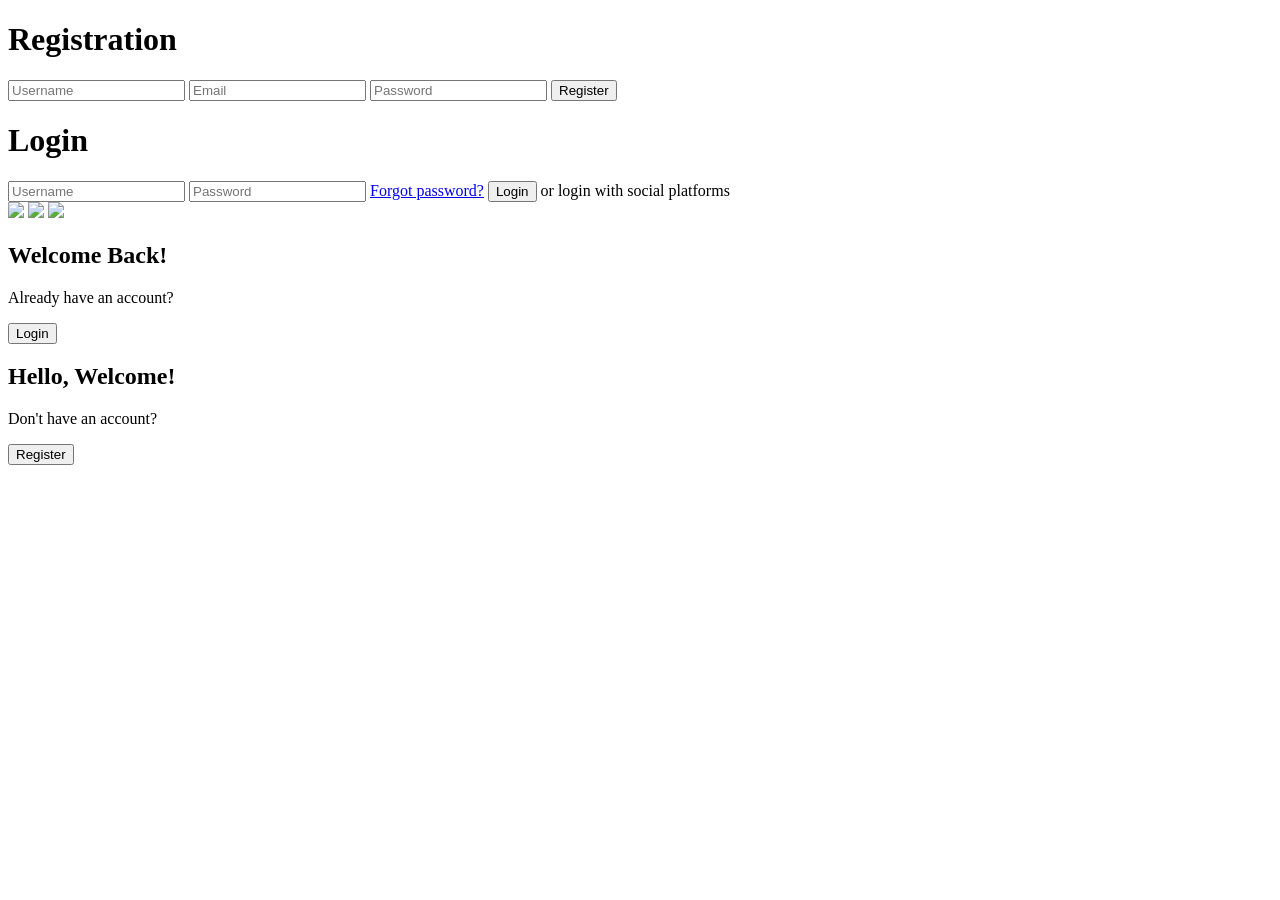
==== login.html @ 84c6a2bc "Add files via upload" ====
<!DOCTYPE html>
<html lang="en">
<head>
  <meta charset="UTF-8" />
  <meta name="viewport" content="width=device-width, initial-scale=1.0"/>
  <title>Responsible Login and Registration Form</title>
  <link rel="stylesheet" href="login-style.css" />
</head>
<body>
  <div class="container" id="container">
    <!-- Registration Form -->
    <div class="form-container sign-up-container">
      <form>
        <h1>Registration</h1>
        <input type="text" placeholder="Username" />
        <input type="email" placeholder="Email" />
        <input type="password" placeholder="Password" />
        <button>Register</button>
      </form>
    </div>

    <!-- Login Form -->
    <div class="form-container sign-in-container">
      <form>
        <h1>Login</h1>
        <input type="text" placeholder="Username" />
        <input type="password" placeholder="Password" />
        <a href="#">Forgot password?</a>
        <button>Login</button>
        <span>or login with social platforms</span>
        <div class="social-icons">
          <a href="#"><img src="https://img.icons8.com/ios-filled/20/000000/google-logo.png"/></a>
          <a href="#"><img src="https://img.icons8.com/ios-filled/20/000000/facebook-new.png"/></a>
          <a href="#"><img src="https://img.icons8.com/ios-filled/20/000000/linkedin.png"/></a>
        </div>
      </form>
    </div>

    <!-- Overlay Panels -->
    <div class="overlay-container">
      <div class="overlay">
        <div class="overlay-panel overlay-left">
          <h2>Welcome Back!</h2>
          <p>Already have an account?</p>
          <button class="ghost" id="signIn">Login</button>
        </div>
        <div class="overlay-panel overlay-right">
          <h2>Hello, Welcome!</h2>
          <p>Don't have an account?</p>
          <button class="ghost" id="signUp">Register</button>
        </div>
      </div>
    </div>
  </div>
  <script src="login-script.js"></script>
</body>
</html>
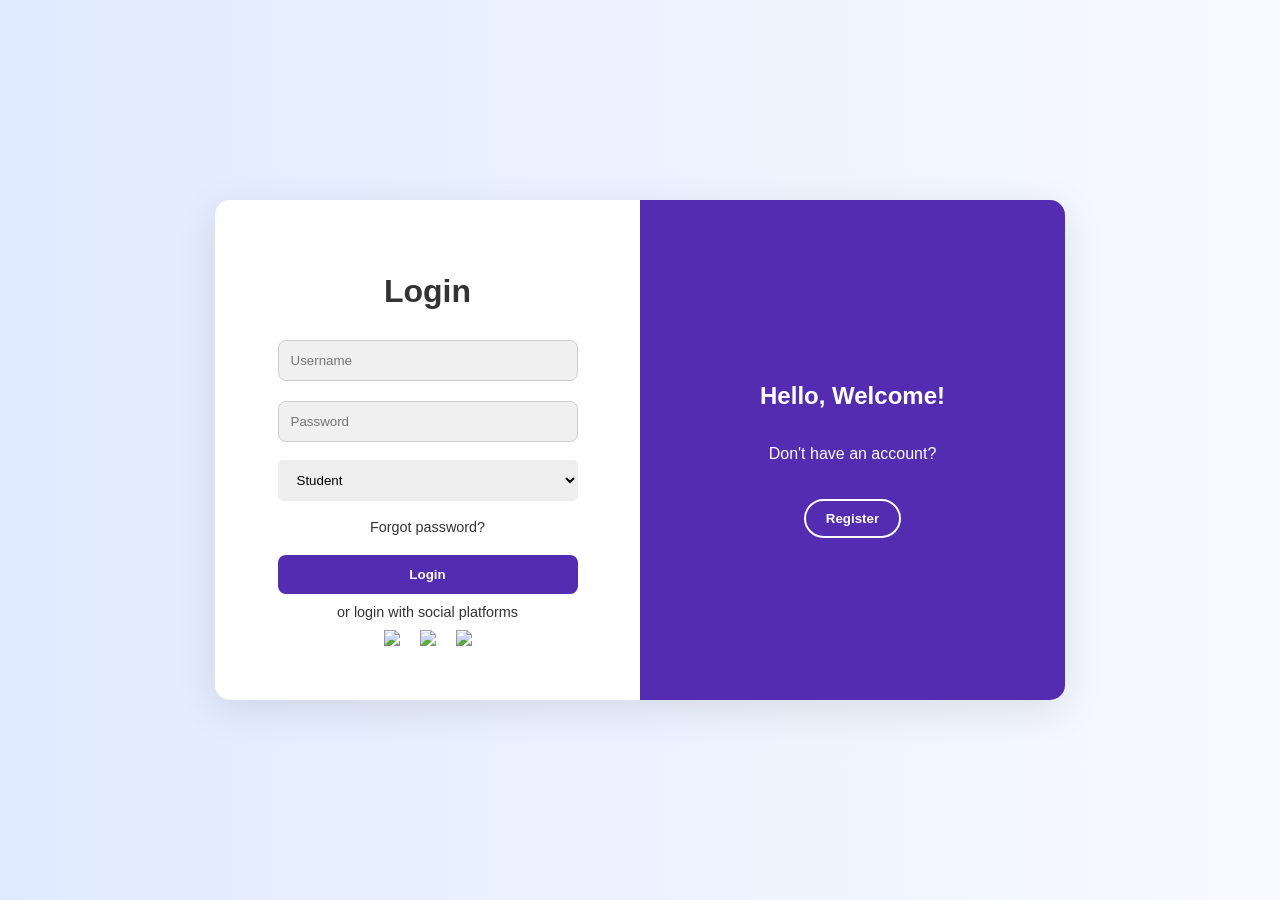
==== commit ab1a1acf: "Update login.html" ====
--- a/login.html
+++ b/login.html
@@ -21,12 +21,19 @@
 
     <!-- Login Form -->
     <div class="form-container sign-in-container">
-      <form>
+      <form id="login-form">
         <h1>Login</h1>
-        <input type="text" placeholder="Username" />
-        <input type="password" placeholder="Password" />
+        <input type="text" placeholder="Username" required />
+        <input type="password" placeholder="Password" required />
+        
+        <select id="login-role" style="background-color: #eee; border: none; padding: 12px 15px; margin: 8px 0; width: 100%; border-radius: 5px;">
+          <option value="student">Student</option>
+          <option value="teacher">Teacher</option>
+        </select>
+
         <a href="#">Forgot password?</a>
-        <button>Login</button>
+        <button type="submit">Login</button>
+        
         <span>or login with social platforms</span>
         <div class="social-icons">
           <a href="#"><img src="https://img.icons8.com/ios-filled/20/000000/google-logo.png"/></a>
--- a/login-style.css
+++ b/login-style.css
@@ -0,0 +1,219 @@
+:root {
+  --blue: #542cb2;
+  --white: #fff;
+  --gray: #f0f0f0;
+  --dark: #333;
+}
+
+* {
+  box-sizing: border-box;
+}
+
+body {
+  font-family: 'Segoe UI', sans-serif;
+  background: linear-gradient(to right, #e0eaff, #f8faff);
+  display: flex;
+  justify-content: center;
+  align-items: center;
+  height: 100vh;
+  margin: 0;
+}
+
+.container {
+  background-color: var(--white);
+  border-radius: 15px;
+  box-shadow: 0 10px 40px rgba(0, 0, 0, 0.1);
+  position: relative;
+  overflow: hidden;
+  width: 850px;
+  max-width: 100%;
+  min-height: 500px;
+  display: flex;
+}
+
+.form-container {
+  position: absolute;
+  top: 0;
+  height: 100%;
+  transition: all 0.6s ease-in-out;
+  display: flex;
+  justify-content: center;
+  align-items: center;
+  flex: 1;
+  width: 50%;
+  padding: 30px;
+}
+
+.sign-in-container {
+  left: 0;
+  z-index: 2;
+}
+
+.sign-up-container {
+  left: 0;
+  opacity: 0;
+  z-index: 1;
+}
+
+.container.right-panel-active .sign-in-container {
+  transform: translateX(100%);
+}
+
+.container.right-panel-active .sign-up-container {
+  transform: translateX(100%);
+  opacity: 1;
+  z-index: 5;
+}
+
+form {
+  display: flex;
+  flex-direction: column;
+  background: var(--white);
+  width: 100%;
+  max-width: 300px;
+  text-align: center;
+}
+
+form h1 {
+  margin-bottom: 20px;
+  color: var(--dark);
+}
+
+input {
+  padding: 12px;
+  margin: 10px 0;
+  border-radius: 8px;
+  border: 1px solid #ccc;
+  background-color: var(--gray);
+}
+
+button {
+  border: none;
+  padding: 12px;
+  margin-top: 10px;
+  border-radius: 8px;
+  background-color: var(--blue);
+  color: var(--white);
+  font-weight: bold;
+  cursor: pointer;
+  transition: background 0.3s ease;
+}
+
+button:hover {
+  background-color: #5a8ee0;
+}
+
+a {
+  font-size: 0.9rem;
+  color: var(--dark);
+  text-decoration: none;
+  margin: 10px 0;
+}
+
+span {
+  font-size: 0.9rem;
+  color: var(--dark);
+  margin-top: 10px;
+}
+
+.social-icons {
+  display: flex;
+  justify-content: center;
+  margin-top: 10px;
+}
+
+.social-icons a {
+  margin: 0 10px;
+}
+
+.overlay-container {
+  position: absolute;
+  top: 0;
+  left: 50%;
+  width: 50%;
+  height: 100%;
+  overflow: hidden;
+  transition: transform 0.6s ease-in-out;
+  z-index: 100;
+}
+
+.container.right-panel-active .overlay-container {
+  transform: translateX(-100%);
+}
+
+.overlay {
+  background: var(--blue);
+  color: white;
+  position: relative;
+  left: -100%;
+  height: 100%;
+  width: 200%;
+  transform: translateX(0);
+  transition: transform 0.6s ease-in-out;
+  display: flex;
+  align-items: center;
+  justify-content: center;
+}
+
+.container.right-panel-active .overlay {
+  transform: translateX(50%);
+}
+
+.overlay-panel {
+  position: absolute;
+  display: flex;
+  flex-direction: column;
+  justify-content: center;
+  align-items: center;
+  padding: 0 40px;
+  text-align: center;
+  top: 0;
+  height: 100%;
+  width: 50%;
+  transition: all 0.3s ease-in-out;
+}
+
+.overlay-left {
+  transform: translateX(-20%);
+  left: 0;
+}
+
+.overlay-right {
+  right: 0;
+  transform: translateX(0);
+}
+
+.ghost {
+  background: transparent;
+  border: 2px solid white;
+  padding: 10px 20px;
+  color: white;
+  border-radius: 20px;
+  margin-top: 20px;
+  cursor: pointer;
+  transition: background 0.3s;
+}
+
+.ghost:hover {
+  background-color: rgba(255, 255, 255, 0.2);
+}
+
+@media (max-width: 768px) {
+  .container {
+    flex-direction: column;
+    width: 100%;
+    min-height: auto;
+    height: auto;
+  }
+
+  .form-container,
+  .overlay-container {
+    width: 100%;
+    position: relative;
+    transform: none !important;
+  }
+
+  .overlay {
+    display: none;
+  }
+}
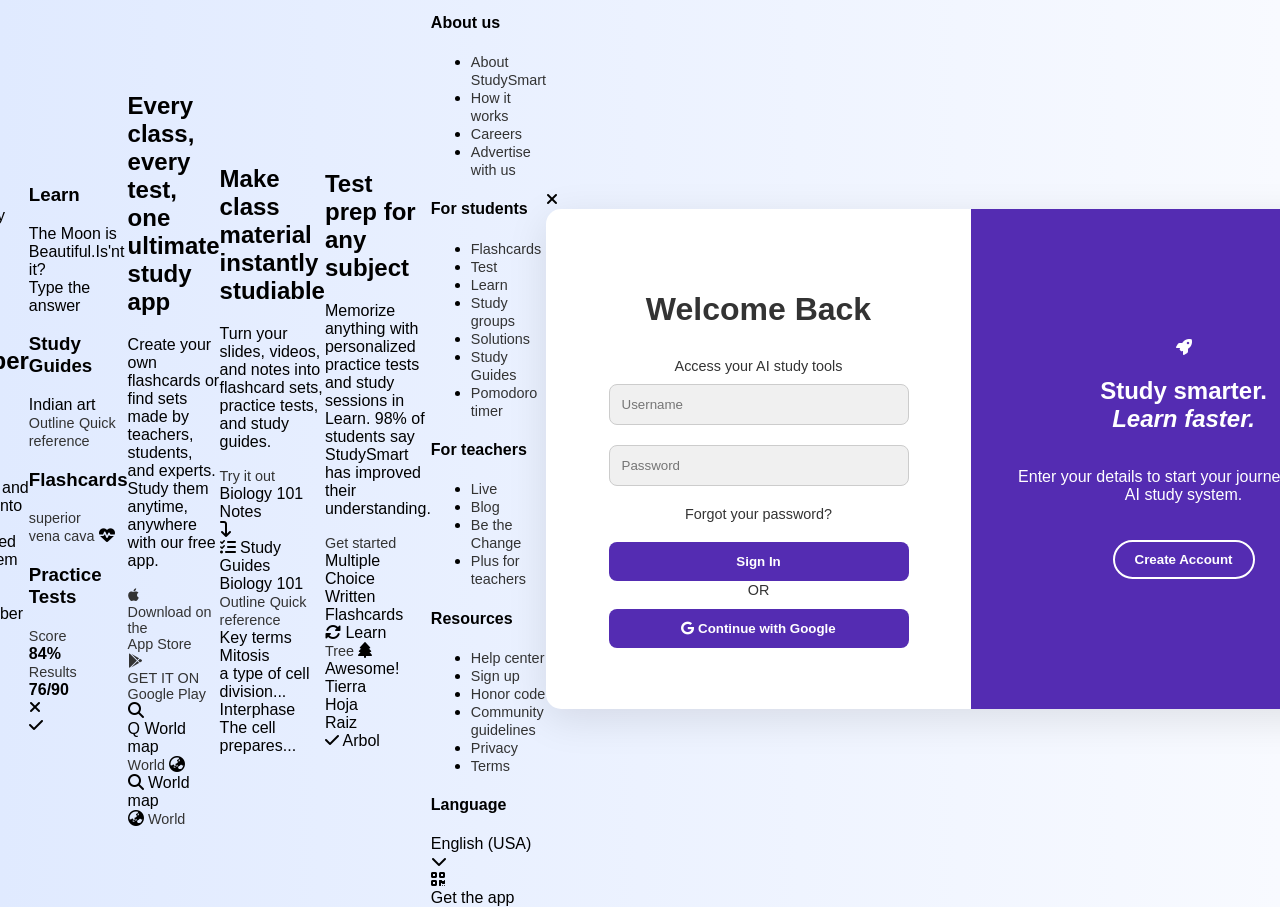
==== commit e738f7e4: "Update login.html" ====
--- a/login.html
+++ b/login.html
@@ -1,64 +1,334 @@
 <!DOCTYPE html>
 <html lang="en">
 <head>
-  <meta charset="UTF-8" />
-  <meta name="viewport" content="width=device-width, initial-scale=1.0"/>
-  <title>Responsible Login and Registration Form</title>
-  <link rel="stylesheet" href="login-style.css" />
+    <meta charset="UTF-8">
+    <meta name="viewport" content="width=device-width, initial-scale=1.0">
+    <title>StudySmart AI | The Ultimate Study App</title>
+    <link rel="stylesheet" href="https://cdnjs.cloudflare.com/ajax/libs/font-awesome/6.5.0/css/all.min.css">
+    <link rel="stylesheet" href="login-style.css">
+    <script src="https://accounts.google.com/gsi/client" async defer></script>
 </head>
 <body>
-  <div class="container" id="container">
-    <!-- Registration Form -->
-    <div class="form-container sign-up-container">
-      <form>
-        <h1>Registration</h1>
-        <input type="text" placeholder="Username" />
-        <input type="email" placeholder="Email" />
-        <input type="password" placeholder="Password" />
-        <button>Register</button>
-      </form>
+
+    <header>
+        <nav>
+            <a href="#" class="logo">
+                <i class="fa-solid fa-graduation-cap"></i> StudySmart AI
+            </a>
+            <ul class="nav-links">
+                <li><a href="#">Features</a></li>
+                <li><a href="#">Solutions</a></li>
+                <li><a href="#">Resources</a></li>
+            </ul>
+            <div class="nav-actions">
+                <a href="#" id="nav-login-btn" class="sign-in-btn">Sign in</a>
+                <a href="#" id="nav-register-btn" class="try-free-btn">Try for Free</a>
+            </div>
+        </nav>
+    </header>
+
+    <section class="hero">
+        <div class="badge">
+            <i class="fa-solid fa-bolt"></i> #1 AI Study Tool
+        </div>
+        
+        <h1>Study Smarter with AI.<br>Remember More. <i>Stress Less</i></h1>
+        
+        <p class="subtitle">
+            Turn lectures and any material into a complete, science-backed AI study system—so you understand more, remember longer, and stress less.
+        </p>
+
+        <div class="cta-group">
+            <a href="#" id="hero-register-btn" class="btn-large btn-primary">
+                Get started <i class="fa-solid fa-arrow-right"></i>
+            </a>
+        </div>
+    </section>
+
+    <section class="features-grid">
+        <div class="qz-card bg-cyan">
+            <h3>Learn</h3>
+            <div class="mockup-inner">
+                <div class="mock-text-center">The Moon is Beautiful.Is'nt it?</div>
+                <div class="mock-input-box">Type the answer</div>
+            </div>
+        </div>
+
+        <div class="qz-card bg-pink">
+            <h3>Study Guides</h3>
+            <div class="mockup-inner">
+                <div class="mock-title">Indian art</div>
+                <div class="mock-tabs">
+                    <span class="mock-tab">Outline</span>
+                    <span class="mock-tab active">Quick reference</span>
+                </div>
+                <div class="mock-line"></div>
+                <div class="mock-line short"></div>
+                <div class="mock-line"></div>
+            </div>
+        </div>
+
+        <div class="qz-card bg-blue">
+            <h3>Flashcards</h3>
+            <div class="mockup-inner no-shadow">
+                <div class="flashcard-stack">
+                    <span>superior<br>vena cava</span>
+                    <i class="fa-solid fa-heart-pulse text-red"></i>
+                </div>
+            </div>
+        </div>
+
+        <div class="qz-card bg-orange">
+            <h3>Practice Tests</h3>
+            <div class="mockup-inner">
+                <div class="mock-score-row">
+                    <div><span class="mock-label">Score</span><br><strong>84%</strong></div>
+                    <div><span class="mock-label">Results</span><br><strong>76/90</strong></div>
+                </div>
+                <div class="mock-result-row">
+                    <i class="fa-solid fa-xmark text-red"></i>
+                    <div class="mock-line red flex-1"></div>
+                </div>
+                <div class="mock-result-row">
+                    <i class="fa-solid fa-check text-green"></i>
+                    <div class="mock-line green flex-1"></div>
+                </div>
+            </div>
+        </div>
+    </section>
+
+    <section class="feature-block">
+        <div class="feature-text">
+            <h2>Every class, every test, one ultimate study app</h2>
+            <p>Create your own flashcards or find sets made by teachers, students, and experts. Study them anytime, anywhere with our free app.</p>
+            <div class="store-buttons">
+                <a href="#" class="store-btn">
+                    <i class="fa-brands fa-apple"></i>
+                    <div><span class="store-label">Download on the</span><br><span class="store-title">App Store</span></div>
+                </a>
+                <a href="#" class="store-btn">
+                    <i class="fa-brands fa-google-play"></i>
+                    <div><span class="store-label">GET IT ON</span><br><span class="store-title">Google Play</span></div>
+                </a>
+            </div>
+        </div>
+        <div class="feature-visual visual-bg-blue">
+            <div class="abstract-window">
+                <div class="abstract-search">
+                    <i class="fa-solid fa-magnifying-glass text-blue"></i>
+                    <div class="search-bar">Q World map</div>
+                </div>
+                <div class="abstract-card">
+                    <span>World</span>
+                    <i class="fa-solid fa-earth-asia text-gray"></i>
+                </div>
+            </div>
+            <div class="abstract-phone">
+                 <div class="phone-inner">
+                    <div class="phone-search"><i class="fa-solid fa-magnifying-glass"></i> World map</div>
+                    <div class="phone-card">
+                        <i class="fa-solid fa-earth-asia text-gray"></i>
+                        <span>World</span>
+                    </div>
+                 </div>
+            </div>
+        </div>
+    </section>
+
+    <section class="feature-block reverse">
+        <div class="feature-text">
+            <h2>Make class material instantly studiable</h2>
+            <p>Turn your slides, videos, and notes into flashcard sets, practice tests, and study guides.</p>
+            <a href="#" class="btn-qz-blue">Try it out</a>
+        </div>
+        <div class="feature-visual visual-bg-pink">
+            <div class="abstract-doc">
+                <div class="doc-title">Biology 101 Notes</div>
+                <div class="mock-line short"></div><div class="mock-line"></div><div class="mock-line"></div>
+                <div class="mock-line short mt-3"></div><div class="mock-line"></div>
+                <div class="mock-line yellow"></div><div class="mock-line"></div>
+            </div>
+            <i class="fa-solid fa-arrow-turn-down abstract-arrow"></i>
+            <div class="abstract-app">
+                <div class="app-badge"><i class="fa-solid fa-list-check text-blue"></i> Study Guides</div>
+                <div class="app-title">Biology 101</div>
+                <div class="app-tabs">
+                    <span>Outline</span>
+                    <span class="active">Quick reference</span>
+                </div>
+                <div class="app-header">Key terms</div>
+                <div class="app-grid">
+                    <div class="grid-box">Mitosis</div><div class="grid-box">a type of cell division...</div>
+                    <div class="grid-box">Interphase</div><div class="grid-box">The cell prepares...</div>
+                </div>
+            </div>
+        </div>
+    </section>
+
+    <section class="feature-block">
+        <div class="feature-text">
+            <h2>Test prep for any subject</h2>
+            <p>Memorize anything with personalized practice tests and study sessions in Learn. 98% of students say StudySmart has improved their understanding.</p>
+            <a href="#" class="btn-qz-blue">Get started</a>
+        </div>
+        <div class="feature-visual visual-bg-cyan">
+            <div class="toggle-container">
+                <div class="toggle-row">Multiple Choice <div class="toggle-switch active"></div></div>
+                <div class="toggle-row">Written <div class="toggle-switch"></div></div>
+                <div class="toggle-row">Flashcards <div class="toggle-switch"></div></div>
+            </div>
+            <div class="abstract-test">
+                <div class="test-header"><i class="fa-solid fa-rotate text-blue"></i> Learn</div>
+                <div class="test-subject">
+                    <span>Tree</span>
+                    <i class="fa-solid fa-tree text-green"></i>
+                </div>
+                <div class="test-feedback">Awesome!</div>
+                <div class="test-options">
+                    <div class="option-box">Tierra</div>
+                    <div class="option-box">Hoja</div>
+                    <div class="option-box">Raiz</div>
+                    <div class="option-box correct"><i class="fa-solid fa-check"></i> Arbol</div>
+                </div>
+            </div>
+        </div>
+    </section>
+
+    <footer>
+        <div class="footer-grid">
+            <div class="footer-col">
+                <h4>About us</h4>
+                <ul>
+                    <li><a href="#">About StudySmart</a></li>
+                    <li><a href="#">How it works</a></li>
+                    <li><a href="#">Careers</a></li>
+                    <li><a href="#">Advertise with us</a></li>
+                </ul>
+            </div>
+            <div class="footer-col">
+                <h4>For students</h4>
+                <ul>
+                    <li><a href="#">Flashcards</a></li>
+                    <li><a href="#">Test</a></li>
+                    <li><a href="#">Learn</a></li>
+                    <li><a href="#">Study groups</a></li>
+                    <li><a href="#">Solutions</a></li>
+                    <li><a href="#">Study Guides</a></li>
+                    <li><a href="#">Pomodoro timer</a></li>
+                </ul>
+            </div>
+            <div class="footer-col">
+                <h4>For teachers</h4>
+                <ul>
+                    <li><a href="#">Live</a></li>
+                    <li><a href="#">Blog</a></li>
+                    <li><a href="#">Be the Change</a></li>
+                    <li><a href="#">Plus for teachers</a></li>
+                </ul>
+            </div>
+            <div class="footer-col">
+                <h4>Resources</h4>
+                <ul>
+                    <li><a href="#">Help center</a></li>
+                    <li><a href="#">Sign up</a></li>
+                    <li><a href="#">Honor code</a></li>
+                    <li><a href="#">Community guidelines</a></li>
+                    <li><a href="#">Privacy</a></li>
+                    <li><a href="#">Terms</a></li>
+                </ul>
+            </div>
+            <div class="footer-col">
+                <h4>Language</h4>
+                <div class="language-selector">English (USA) <i class="fa-solid fa-chevron-down ml-2"></i></div>
+                <div class="qr-code">
+                    <i class="fa-solid fa-qrcode"></i>
+                    <div class="qr-text">Get the app</div>
+                </div>
+            </div>
+        </div>
+    </footer>
+
+    <div id="auth-modal" class="modal-overlay hidden">
+        <div class="modal-close" id="close-modal"><i class="fa-solid fa-xmark"></i></div>
+        
+        <div class="container" id="container">
+            <div class="form-container sign-up-container">
+                <form action="#" id="register-form">
+                    <h1>Create Account</h1>
+                    <span>Join millions studying smarter.</span>
+                    <input type="text" id="reg-username" placeholder="Choose a Username" required />
+                    <input type="email" id="reg-email" placeholder="Enter your Email" required />
+                    <input type="password" id="reg-password" placeholder="Create a Password" required />
+                    
+                    <div class="role-selector">
+                        <input type="radio" id="role-student" name="reg-role" value="student" checked>
+                        <label for="role-student"><i class="fa-solid fa-user-graduate"></i> Student</label>
+                        
+                        <input type="radio" id="role-teacher" name="reg-role" value="teacher">
+                        <label for="role-teacher"><i class="fa-solid fa-chalkboard-user"></i> Teacher</label>
+                    </div>
+                    
+                    <button type="submit" class="auth-btn">Sign Up</button>
+                    <div class="divider"><span>OR</span></div>
+                    <button type="button" class="google-btn" onclick="googleAuth()">
+                        <i class="fa-brands fa-google"></i> Continue with Google
+                    </button>
+                    
+                </form>
+            </div>
+
+            <div class="form-container sign-in-container">
+                <form action="#" id="login-form">
+                    <h1>Welcome Back</h1>
+                    <span>Access your AI study tools</span>
+                    
+                    
+                    <input type="text" id="log-username" placeholder="Username" required />
+                    <input type="password" id="log-password" placeholder="Password" required />
+                    
+                    <a href="#" class="forgot-link">Forgot your password?</a>
+                    <button type="submit" class="auth-btn">Sign In</button>
+                    <div class="divider"><span>OR</span></div>
+                    <button type="button" class="google-btn" onclick="googleAuth()">
+        <i class="fa-brands fa-google"></i> Continue with Google
+    </button>
+    
+                    
+                </form>
+            </div>
+
+            <div class="overlay-container">
+                <div class="overlay">
+                    <div class="overlay-panel overlay-left">
+                        <div class="icon-circle"><i class="fa-solid fa-brain"></i></div>
+                        <h2>Already have an account?</h2>
+                        <p>Login to connect with your AI Tutor and track your progress.</p>
+                        <button type="button" class="ghost auth-btn" id="signIn">Sign In</button>
+                    </div>
+                    <div class="overlay-panel overlay-right">
+                        <div class="icon-circle"><i class="fa-solid fa-rocket"></i></div>
+                        <h2>Study smarter.<br><i>Learn faster.</i></h2>
+                        <p>Enter your details to start your journey with our AI study system.</p>
+                        <button type="button" class="ghost auth-btn" id="signUp">Create Account</button>
+                    </div>
+                </div>
+            </div>
+        </div>
     </div>
 
-    <!-- Login Form -->
-    <div class="form-container sign-in-container">
-      <form id="login-form">
-        <h1>Login</h1>
-        <input type="text" placeholder="Username" required />
-        <input type="password" placeholder="Password" required />
-        
-        <select id="login-role" style="background-color: #eee; border: none; padding: 12px 15px; margin: 8px 0; width: 100%; border-radius: 5px;">
-          <option value="student">Student</option>
-          <option value="teacher">Teacher</option>
-        </select>
-
-        <a href="#">Forgot password?</a>
-        <button type="submit">Login</button>
-        
-        <span>or login with social platforms</span>
-        <div class="social-icons">
-          <a href="#"><img src="https://img.icons8.com/ios-filled/20/000000/google-logo.png"/></a>
-          <a href="#"><img src="https://img.icons8.com/ios-filled/20/000000/facebook-new.png"/></a>
-          <a href="#"><img src="https://img.icons8.com/ios-filled/20/000000/linkedin.png"/></a>
-        </div>
-      </form>
-    </div>
-
-    <!-- Overlay Panels -->
-    <div class="overlay-container">
-      <div class="overlay">
-        <div class="overlay-panel overlay-left">
-          <h2>Welcome Back!</h2>
-          <p>Already have an account?</p>
-          <button class="ghost" id="signIn">Login</button>
-        </div>
-        <div class="overlay-panel overlay-right">
-          <h2>Hello, Welcome!</h2>
-          <p>Don't have an account?</p>
-          <button class="ghost" id="signUp">Register</button>
-        </div>
-      </div>
-    </div>
-  </div>
-  <script src="login-script.js"></script>
+    <script src="login-script.js" defer></script>
+    <footer class="simple-footer">
+        <div class="social-links">
+            <i class="fa-brands fa-tiktok"></i>
+            <i class="fa-brands fa-x-twitter"></i>
+            <i class="fa-brands fa-facebook"></i>
+            <i class="fa-brands fa-instagram"></i>
+            <i class="fa-brands fa-youtube"></i>
+            <i class="fa-brands fa-linkedin"></i>
+        </div>
+        <div class="copyright">
+            &copy; 2026 StudySmart, Inc.
+        </div>
+    </footer>
 </body>
 </html>
